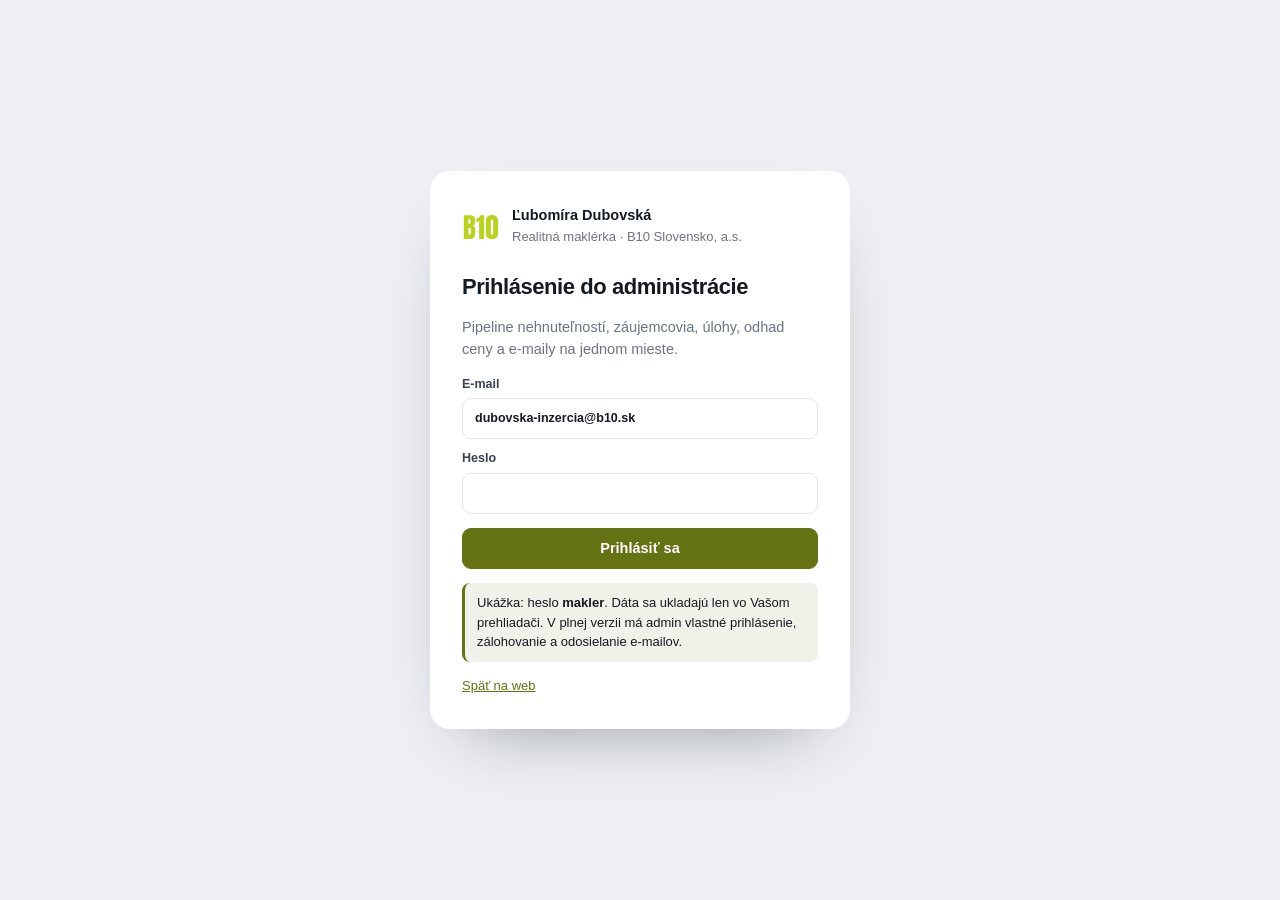
==== lubomira-dubovska/admin/index.html @ ca044af7 "deploy" ====
<!doctype html>
<html lang="sk"><head>
<meta charset="utf-8"><meta name="viewport" content="width=device-width,initial-scale=1">
<title>Admin · Ľubomíra Dubovská</title>
<meta name="robots" content="noindex,nofollow">
<link rel="stylesheet" href="../assets/style.css">
<style>
:root{--display:Manrope,-apple-system,BlinkMacSystemFont,'Segoe UI',sans-serif;--a:#1f8a8a;--ink:#141a22;--soft:#3a4250;--muted:#6b7583;--line:#e3e7ec;--bg:#eef0f4;--card:#fff;--r:14px}
*{box-sizing:border-box}h1,h2,h3{font-family:var(--display);font-weight:800;letter-spacing:-.02em}body{margin:0;font-family:Manrope,-apple-system,BlinkMacSystemFont,'Segoe UI',sans-serif;background:var(--bg);color:var(--ink);font-size:14.5px;line-height:1.5}
a{color:var(--a)}button,input,select,textarea{font:inherit}
.btn{display:inline-flex;align-items:center;gap:8px;border:1px solid var(--line);background:#fff;color:var(--ink);padding:9px 14px;border-radius:9px;cursor:pointer;font-weight:700;text-decoration:none}
.btn:hover{border-color:var(--a);color:var(--a)}.btn--p{background:var(--a);border-color:var(--a);color:#fff}.btn--p:hover{filter:brightness(.92);color:#fff}
.btn--s{padding:6px 10px;font-size:13px}
input,select,textarea{width:100%;padding:10px 12px;border:1px solid var(--line);border-radius:9px;background:#fff;color:var(--ink)}
input:focus,select:focus,textarea:focus{outline:2px solid var(--a);outline-offset:1px}
label{display:grid;gap:5px;font-size:12.5px;font-weight:700;color:var(--soft)}
.hidden{display:none!important}
/* přihlášení */
.login{min-height:100vh;display:grid;place-items:center;padding:20px}
.login__box{background:#fff;border-radius:20px;padding:34px 32px;width:min(420px,100%);box-shadow:0 30px 70px -40px rgba(20,26,34,.5);display:grid;gap:14px}
.login__logo{display:flex;align-items:center;gap:12px;margin-bottom:8px}.login__logo img{height:38px;width:auto;max-width:160px;object-fit:contain}
.login__logo b{display:block}.login__logo span{color:var(--muted);font-size:13px}
.login h1{font-size:22px;margin:0}.login p{margin:0;color:var(--muted)}
.tip{background:color-mix(in srgb,var(--a) 10%,#fff);border-left:3px solid var(--a);padding:10px 12px;border-radius:8px;font-size:13px}
/* aplikace */
.app{display:grid;grid-template-columns:240px minmax(0,1fr);min-height:100vh}
.side{background:#fff;border-right:1px solid var(--line);padding:18px 14px;display:flex;flex-direction:column;gap:6px;position:sticky;top:0;height:100vh}
.side__brand{display:flex;align-items:center;gap:10px;padding:6px 8px 16px;border-bottom:1px solid var(--line);margin-bottom:8px}
.side__brand img{height:34px;width:auto;max-width:120px;object-fit:contain}.side__brand b{font-size:14px;display:block}.side__brand span{font-size:12px;color:var(--muted)}
.side a.nav{display:flex;align-items:center;gap:10px;padding:10px 12px;border-radius:10px;color:var(--soft);text-decoration:none;font-weight:600}
.side a.nav svg{width:18px;height:18px;stroke:currentColor;fill:none;stroke-width:1.8;stroke-linecap:round;stroke-linejoin:round}
.side a.nav.on{background:color-mix(in srgb,var(--a) 12%,#fff);color:var(--a)}
.side__dole{margin-top:auto;display:grid;gap:8px;font-size:12.5px;color:var(--muted)}
.side__osoba{display:flex;align-items:center;gap:10px;padding:8px}.side__osoba img{width:36px;height:36px;border-radius:50%;object-fit:cover;object-position:top}
.main{padding:22px clamp(16px,3vw,36px) 60px}
.hlava{display:flex;align-items:flex-end;justify-content:space-between;gap:16px;flex-wrap:wrap;margin-bottom:20px}
.hlava h1{font-size:24px;margin:0}.hlava p{margin:4px 0 0;color:var(--muted)}
.kpi{display:grid;grid-template-columns:repeat(auto-fit,minmax(190px,1fr));gap:12px;margin-bottom:22px}
.kpi div{background:var(--card);border:1px solid var(--line);border-radius:var(--r);padding:16px 18px}
.kpi b{display:block;font-size:21px;font-weight:800;letter-spacing:-.02em;white-space:nowrap}.kpi span{color:var(--muted);font-size:12.5px;text-transform:uppercase;letter-spacing:.06em}
.karta{background:var(--card);border:1px solid var(--line);border-radius:var(--r);padding:18px}
.karta h2{font-size:16px;margin:0 0 12px}
.dva{display:grid;grid-template-columns:repeat(auto-fit,minmax(320px,1fr));gap:16px}
table{width:100%;border-collapse:collapse}th,td{text-align:left;padding:10px 8px;border-bottom:1px solid var(--line);vertical-align:top}th{font-size:12px;color:var(--muted);text-transform:uppercase;letter-spacing:.05em}
.stitek{display:inline-block;padding:3px 8px;border-radius:999px;font-size:12px;font-weight:700;background:color-mix(in srgb,var(--a) 12%,#fff);color:var(--a)}
/* kanban */
.kanban{display:grid;grid-auto-flow:column;grid-auto-columns:minmax(230px,1fr);gap:12px;overflow-x:auto;padding-bottom:10px;align-items:start}
.sloupec{background:#e6e9ef;border-radius:var(--r);padding:10px;min-height:200px}
.sloupec.over{outline:2px dashed var(--a)}
.sloupec__h{display:flex;justify-content:space-between;align-items:center;padding:4px 6px 10px;font-weight:800;font-size:13px}
.sloupec__h span{background:#fff;border-radius:999px;padding:1px 8px;font-size:12px;color:var(--muted)}
.kk{background:#fff;border-radius:10px;padding:8px;margin-bottom:8px;cursor:grab;box-shadow:0 8px 20px -14px rgba(0,0,0,.4);display:grid;grid-template-columns:56px 1fr;gap:10px;align-items:center}
.kk img{width:56px;height:44px;object-fit:cover;border-radius:6px;background:var(--bg)}
.kk b{display:block;font-size:13px;line-height:1.25}.kk span{font-size:12px;color:var(--muted)}.kk em{font-style:normal;color:var(--a);font-weight:700;font-size:12.5px}
.kk.dragging{opacity:.4}
img.is-broken{visibility:hidden}.kk .bez-fotky,.bez-fotky{background:var(--bg) center/28px no-repeat url("data:image/svg+xml,%3Csvg xmlns='http://www.w3.org/2000/svg' viewBox='0 0 24 24' fill='none' stroke='%239aa3ad' stroke-width='1.6'%3E%3Cpath d='M3 11l9-8 9 8v9a1 1 0 0 1-1 1H4a1 1 0 0 1-1-1z'/%3E%3C/svg%3E")}
/* panel detailu */
.panel{position:fixed;inset:0 0 0 auto;width:min(480px,100%);background:#fff;box-shadow:-20px 0 60px -30px rgba(0,0,0,.4);padding:22px;overflow:auto;z-index:20;display:grid;gap:14px;align-content:start}
.panel img.foto{width:100%;aspect-ratio:16/9;object-fit:cover;border-radius:10px;background:var(--bg)}
.panel h2{margin:0;font-size:18px}.panel .zavrit{position:absolute;right:14px;top:12px;border:0;background:var(--bg);width:34px;height:34px;border-radius:50%;cursor:pointer;font-size:18px}
.pozn{display:grid;gap:8px}.pozn div{background:var(--bg);border-radius:8px;padding:8px 10px;font-size:13px}.pozn small{color:var(--muted);display:block}
.zatemneni{position:fixed;inset:0;background:rgba(20,26,34,.35);z-index:19}
/* odhad */
.odhad{display:grid;grid-template-columns:repeat(auto-fit,minmax(150px,1fr));gap:12px}
.vysledek{background:linear-gradient(160deg,color-mix(in srgb,var(--a) 14%,#fff),#fff);border:1px solid color-mix(in srgb,var(--a) 30%,#fff)}
.vysledek b.cena{display:block;font-size:30px;font-weight:800;letter-spacing:-.02em}
.rozpeti{display:flex;justify-content:space-between;font-size:13px;color:var(--muted);margin-top:6px}
.pruh{height:8px;border-radius:999px;background:linear-gradient(90deg,#d9e6ea,var(--a),#d9e6ea);margin-top:10px;position:relative}
.pruh i{position:absolute;top:-4px;width:16px;height:16px;border-radius:50%;background:#fff;border:3px solid var(--a);transform:translateX(-50%)}
.toast{position:fixed;left:50%;bottom:22px;transform:translateX(-50%);background:var(--ink);color:#fff;padding:10px 16px;border-radius:999px;font-size:13px;z-index:30;opacity:0;transition:opacity .3s}
.toast.on{opacity:1}
.ukol{display:flex;gap:10px;align-items:flex-start;padding:10px 0;border-bottom:1px solid var(--line)}.ukol input[type=checkbox]{width:18px;height:18px;margin-top:2px}
.ukol.hotovo b{text-decoration:line-through;color:var(--muted)}.ukol small{color:var(--muted);display:block}
.ukol.pozde small{color:#c0392b;font-weight:700}
.burger{display:none}
@media(max-width:820px){.app{grid-template-columns:1fr}.side{position:static;height:auto;flex-direction:row;flex-wrap:wrap;align-items:center}
  .side__brand{border:0;padding:6px 8px;margin:0;flex:1 1 100%}.side a.nav{padding:8px 10px;font-size:13px}.side__dole{display:none}.kanban{grid-auto-columns:minmax(220px,260px)}}
</style>
</head><body>
<script id="mk-data" type="application/json">{"slug": "lubomira-dubovska", "jmeno": "Ľubomíra Dubovská", "role": "Realitná maklérka", "email": "dubovska-inzercia@b10.sk", "telefon": "+421949833900", "wa": "", "kancelar": "B10 Slovensko, a.s.", "logo": "../assets/logo.png", "foto": "../assets/osoba.webp", "accent": "#657214", "nemovitosti": [{"id": "1017934", "slug": "pozemok-na-predaj-krasnany-1017934", "titul": "Pozemok na predaj Krasňany", "typ": "pozemek", "tr": "prodej", "cena": 47000, "plocha": 381.0, "dispozice": null, "obec": "Krasňany", "okres": "Žilina", "kraj": "Žilinský kraj", "foto": "../assets/n/1017934/03_m.webp", "foto_velka": "../assets/n/1017934/03.webp", "portal": "https://www.zoznamrealit.sk/pozemok-na-predaj-krasnany-1017934", "vlozeno": "2026-09-28"}, {"id": "1058801", "slug": "slnecna-zahrada-v-obci-radola-na-predaj-1058801", "titul": "Slnečná záhrada v obci Radoľa na predaj", "typ": "pozemek", "tr": "prodej", "cena": 32000, "plocha": 800.0, "dispozice": null, "obec": "Radoľa", "okres": "Kysucké Nové Mesto", "kraj": "Žilinský kraj", "foto": "../assets/n/1058801/00_m.webp", "foto_velka": "../assets/n/1058801/00.webp", "portal": "https://www.zoznamrealit.sk/slnecna-zahrada-v-obci-radola-na-predaj-1058801", "vlozeno": "2026-10-09"}]}</script>

<div id="login" class="login"><div class="login__box">
  <div class="login__logo"><img src="../assets/logo.png" alt="B10 Slovensko, a.s."><div><b>Ľubomíra Dubovská</b><span>Realitná maklérka · B10 Slovensko, a.s.</span></div></div>
  <h1>Prihlásenie do administrácie</h1>
  <p>Pipeline nehnuteľností, záujemcovia, úlohy, odhad ceny a e-maily na jednom mieste.</p>
  <form>
    <label>E-mail<input type="email" value="dubovska-inzercia@b10.sk" autocomplete="username"></label>
    <label style="margin-top:10px">Heslo<input type="password" id="heslo" autocomplete="current-password" required></label>
    <p id="login-chyba" class="hidden" style="color:#c0392b;font-size:13px">Nesprávne heslo.</p>
    <button class="btn btn--p" type="submit" style="margin-top:14px;width:100%;justify-content:center">Prihlásiť sa</button>
  </form>
  <div class="tip">Ukážka: heslo <b>makler</b>. Dáta sa ukladajú len vo Vašom prehliadači. V plnej verzii má admin vlastné prihlásenie, zálohovanie a odosielanie e-mailov.</div>
  <p style="font-size:13px"><a href="../">Späť na web</a></p>
</div></div>

<div id="app" class="app hidden">
<aside class="side">
  <div class="side__brand"><img src="../assets/logo.png" alt="B10 Slovensko, a.s."><div><b>Ľubomíra Dubovská</b><span>Realitná maklérka</span></div></div>
  <a class="nav" href="#prehled"><svg viewBox="0 0 24 24" aria-hidden="true"><rect x="3" y="3" width="8" height="8" rx="1"/><rect x="13" y="3" width="8" height="8" rx="1"/><rect x="3" y="13" width="8" height="8" rx="1"/><rect x="13" y="13" width="8" height="8" rx="1"/></svg>Prehľad</a><a class="nav" href="#pipeline"><svg viewBox="0 0 24 24" aria-hidden="true"><rect x="3" y="4" width="5" height="16" rx="1"/><rect x="10" y="4" width="5" height="10" rx="1"/><rect x="17" y="4" width="5" height="13" rx="1"/></svg>Pipeline</a><a class="nav" href="#zajemci"><svg viewBox="0 0 24 24" aria-hidden="true"><circle cx="9" cy="8" r="4"/><path d="M2 21c0-4 3-7 7-7s7 3 7 7"/><path d="M17 4a4 4 0 0 1 0 8M22 21c0-3-1.5-5.5-4-6.5"/></svg>Záujemcovia</a><a class="nav" href="#ukoly"><svg viewBox="0 0 24 24" aria-hidden="true"><path d="M9 6h11M9 12h11M9 18h11"/><path d="m3 6 1.5 1.5L7 5M3 12l1.5 1.5L7 11M3 18l1.5 1.5L7 17"/></svg>Úlohy</a><a class="nav" href="#odhad"><svg viewBox="0 0 24 24" aria-hidden="true"><path d="M4 19h16M6 15l4-5 4 3 4-6"/></svg>Odhad ceny</a><a class="nav" href="#emaily"><svg viewBox="0 0 24 24" aria-hidden="true"><rect x="3" y="5" width="18" height="14" rx="2"/><path d="m3 7 9 6 9-6"/></svg>E-maily</a><a class="nav" href="#nastaveni"><svg viewBox="0 0 24 24" aria-hidden="true"><circle cx="12" cy="12" r="3"/><path d="M19.4 15a1.7 1.7 0 0 0 .3 1.8l.1.1a2 2 0 1 1-2.8 2.8l-.1-.1a1.7 1.7 0 0 0-1.8-.3 1.7 1.7 0 0 0-1 1.5V21a2 2 0 1 1-4 0v-.1a1.7 1.7 0 0 0-1.1-1.5 1.7 1.7 0 0 0-1.8.3l-.1.1a2 2 0 1 1-2.8-2.8l.1-.1a1.7 1.7 0 0 0 .3-1.8 1.7 1.7 0 0 0-1.5-1H3a2 2 0 1 1 0-4h.1a1.7 1.7 0 0 0 1.5-1.1 1.7 1.7 0 0 0-.3-1.8l-.1-.1a2 2 0 1 1 2.8-2.8l.1.1a1.7 1.7 0 0 0 1.8.3H9a1.7 1.7 0 0 0 1-1.5V3a2 2 0 1 1 4 0v.1a1.7 1.7 0 0 0 1 1.5 1.7 1.7 0 0 0 1.8-.3l.1-.1a2 2 0 1 1 2.8 2.8l-.1.1a1.7 1.7 0 0 0-.3 1.8V9a1.7 1.7 0 0 0 1.5 1H21a2 2 0 1 1 0 4h-.1a1.7 1.7 0 0 0-1.5 1z"/></svg>Nastavenia</a>
  <div class="side__dole"><div class="side__osoba"><img src="../assets/osoba.webp" alt=""><div><b>Ľubomíra Dubovská</b><br>dubovska-inzercia@b10.sk</div></div>
    <a class="btn btn--s" href="../" target="_blank">Zobraziť web</a><button class="btn btn--s" id="odhlasit">Odhlásiť</button></div>
</aside>
<main class="main">
  <section class="sekce" id="s-prehled">
    <div class="hlava"><div><h1>Prehľad</h1><p>Čo sa deje vo Vašej ponuke.</p></div></div>
    <div class="kpi" id="kpi"></div>
    <div class="dva"><div class="karta"><h2>Pipeline podľa fáz</h2><table id="prehled-faze"></table></div>
      <div class="karta"><h2>Úlohy na tento týždeň</h2><div id="prehled-ukoly"></div></div></div>
  </section>
  <section class="sekce hidden" id="s-pipeline">
    <div class="hlava"><div><h1>Pipeline nehnuteľností</h1><p>Presuňte kartu do inej fázy, kliknutím otvoríte detail.</p></div></div>
    <div class="kanban" id="kanban"></div>
  </section>
  <section class="sekce hidden" id="s-zajemci">
    <div class="hlava"><div><h1>Záujemcovia</h1><p>Kto hľadá čo a v akej fáze rokovania je.</p></div></div>
    <div class="karta" style="margin-bottom:16px"><h2>Nový záujemca</h2><form id="z-form" class="odhad">
      <label>Meno<input name="jmeno" required></label><label>Telefón<input name="telefon"></label><label>E-mail<input name="email" type="email"></label>
      <label>Hľadá<input name="hleda" placeholder="2-izbový byt, Bratislava"></label><label>Rozpočet (€)<input name="rozpocet" type="number" min="0"></label>
      <label>Nehnuteľnosť<select name="nem" id="z-nem"></select></label><label>Poznámka<input name="pozn"></label>
      <label>&nbsp;<button class="btn btn--p" type="submit">Pridať záujemcu</button></label></form></div>
    <div class="karta" style="overflow:auto"><table><thead><tr><th>Záujemca</th><th>Hľadá</th><th>Nehnuteľnosť</th><th>Stav</th><th>Poznámka</th><th></th></tr></thead><tbody id="zajemci-tab"></tbody></table></div>
  </section>
  <section class="sekce hidden" id="s-ukoly">
    <div class="hlava"><div><h1>Úlohy a pripomienky</h1><p>Obhliadky, telefonáty, podklady. Čo je po termíne, svieti červeno.</p></div></div>
    <div class="karta" style="margin-bottom:16px"><form id="u-form" class="odhad"><label>Čo<input name="text" required placeholder="Zavolať späť pánovi Novákovi"></label>
      <label>Kedy<input name="datum" id="u-datum" type="date" required></label><label>Nehnuteľnosť<select name="nem" id="u-nem"></select></label>
      <label>&nbsp;<button class="btn btn--p" type="submit">Pridať úlohu</button></label></form></div>
    <div class="karta" id="ukoly-list"></div>
  </section>
  <section class="sekce hidden" id="s-odhad">
    <div class="hlava"><div><h1>Odhad ceny</h1><p>Vložte odkaz na inzerát (ZoznamRealit.sk, Nehnuteľnosti.sk, Reality.sk), alebo vyplňte údaje ručne.</p></div></div>
    <div class="karta" style="margin-bottom:16px"><div style="display:flex;gap:8px;flex-wrap:wrap"><input id="o-url" placeholder="https://www.nehnutelnosti.sk/detail/…" style="flex:1 1 320px"><button class="btn btn--p" id="o-url-btn" type="button">Načítať z odkazu</button></div></div>
    <div class="dva"><form class="karta" id="o-form"><h2>Údaje o nehnuteľnosti</h2><div class="odhad">
      <label>Typ<select id="o-typ"><option value="byt">byt</option><option value="dům">dom</option><option value="pozemek">pozemok</option><option value="chata">chata</option><option value="komerční">komerčné</option></select></label><label>Ponuka<select id="o-tr"><option value="prodej">predaj</option><option value="pronájem">prenájom</option></select></label>
      <label>Obec<input id="o-obec" list="o-obec-list" placeholder="Bratislava"><datalist id="o-obec-list"></datalist></label><label>Dispozícia<input id="o-disp" placeholder="3+kk"></label>
      <label>Plocha (m²)<input id="o-plocha" type="number" min="1" required></label><label>Ponúkaná cena (€, nepovinné)<input id="o-cena" type="number" min="0"></label></div>
      <button class="btn btn--p" type="submit" style="margin-top:14px">Vypočítať odhad</button></form>
      <div id="o-vysledek"><div class="karta"><p style="margin:0;color:var(--muted)">Odhad vychádza z mediánu ceny za m² v obci, okrese alebo kraji podľa aktuálnych inzerátov na slovenských portáloch. Je orientačný, nenahrádza znalecký posudok.</p></div></div></div>
  </section>
  <section class="sekce hidden" id="s-emaily">
    <div class="hlava"><div><h1>E-maily záujemcom</h1><p>Šablóny, ktoré sa vyplnia menom záujemcu a nehnuteľnosťou. V plnej verzii odchádzajú automaticky (deň pred obhliadkou, po obhliadke, po týždni).</p></div></div>
    <div class="dva"><div class="karta"><div class="odhad"><label>Šablóna<select id="e-sablona"></select></label><label>Nehnuteľnosť<select id="e-nem"></select></label><label>Záujemca<select id="e-zajemce"></select></label></div></div>
      <div class="karta"><label>Komu<input id="e-komu"></label><label style="margin-top:10px">Predmet<input id="e-predmet"></label><label style="margin-top:10px">Text<textarea id="e-telo" rows="12"></textarea></label>
        <div style="display:flex;gap:8px;margin-top:12px"><button class="btn btn--p" id="e-otevrit" type="button">Otvoriť v pošte</button><button class="btn" id="e-kopirovat" type="button">Skopírovať text</button></div></div></div>
  </section>
  <section class="sekce hidden" id="s-nastaveni">
    <div class="hlava"><div><h1>Nastavenia</h1></div></div>
    <form class="karta" id="n-form" style="max-width:420px"><label>Provízia (% z ceny, pre odhad na prehľade)<input id="n-provize" type="number" min="0" max="15" step="0.5"></label>
      <div style="display:flex;gap:8px;margin-top:14px"><button class="btn btn--p" type="submit">Uložiť</button><button class="btn" type="button" id="n-reset">Obnoviť ukážkové dáta</button></div></form>
  </section>
</main>
</div>
<div id="zatemneni" class="zatemneni hidden"></div>
<div id="panel" class="panel hidden"></div>
<div id="toast" class="toast" role="status"></div>
<script>
(function(){
var D=JSON.parse(document.getElementById('mk-data').textContent);
var KEY='mkcrm:'+D.slug, FAZE=['Nábor','Príprava','V inzercii','Obhliadky','Rezervácia','Predané'];
var S=null;
function nacti(){try{S=JSON.parse(localStorage.getItem(KEY)||'null')}catch(e){S=null}
  if(!S){S={faze:{},pozn:{},zajemci:[],ukoly:[],nast:{provize:3,prihlasen:false},seed:true};
    D.nemovitosti.forEach(function(n){S.faze[n.id]='V inzercii'});
    var dnes=new Date();function d(o){var x=new Date(dnes);x.setDate(x.getDate()+o);return x.toISOString().slice(0,10)}
    var n0=D.nemovitosti[0]||{},n1=D.nemovitosti[1]||n0;
    S.zajemci=[{id:'z1',jmeno:'Jana Ukážková (ukážka)',telefon:'+421 900 000 111',email:'jana@example.com',hleda:'3-izbový byt, '+(n0.obec||''),rozpocet:n0.cena||0,nem:n0.id,stav:'Obhliadka',pozn:'Záujem o obhliadku cez víkend.'},
      {id:'z2',jmeno:'Peter Ukážkový (ukážka)',telefon:'+421 900 000 222',email:'peter@example.com',hleda:'dom so záhradou',rozpocet:Math.round((n1.cena||0)*1.1),nem:n1.id,stav:'Nový',pozn:'Prišiel z inzerátu, poslať ďalšie ponuky.'}];
    S.ukoly=[{id:'u1',text:'Obhliadka: '+(n0.titul||'nehnuteľnosť')+' s Janou Ukážkovou',datum:d(1),nem:n0.id,hotovo:false},
      {id:'u2',text:'Zavolať späť Petrovi Ukážkovému',datum:d(0),nem:n1.id,hotovo:false},
      {id:'u3',text:'Pripraviť podklady pre kúpnu zmluvu',datum:d(-2),nem:n0.id,hotovo:true}];
    uloz()}}
function uloz(){localStorage.setItem(KEY,JSON.stringify(S))}
var LBL={prodej:'predaj','pronájem':'prenájom','dražba':'dražba','dům':'dom',pozemek:'pozemok','komerční':'komerčné','ostatní':'ostatné','garáž':'garáž'};
function lbl(v){return esc(LBL[v]||v)}
function Kc(n){return n?Math.round(n).toLocaleString('sk-SK')+' €':'cena na vyžiadanie'}
function esc(s){return String(s==null?'':s).replace(/[&<>"']/g,function(c){return{'&':'&amp;','<':'&lt;','>':'&gt;','"':'&quot;',"'":'&#39;'}[c]})}
function nem(id){return D.nemovitosti.find(function(n){return String(n.id)===String(id)})}
function toast(t){var e=document.getElementById('toast');e.textContent=t;e.classList.add('on');setTimeout(function(){e.classList.remove('on')},2200)}
function $(s,r){return (r||document).querySelector(s)}
function $$(s,r){return [].slice.call((r||document).querySelectorAll(s))}
document.documentElement.style.setProperty('--a',D.accent);
addEventListener('error',function(e){var t=e.target;if(t&&t.tagName==='IMG'){t.classList.add('is-broken');if(t.parentNode)t.parentNode.classList.add('bez-fotky')}},true);

/* ---------- přihlášení ---------- */
function ukazApp(){$('#login').classList.add('hidden');$('#app').classList.remove('hidden');jdi(location.hash.replace('#','')||'prehled')}
$('#login form').addEventListener('submit',function(e){e.preventDefault();
  if($('#heslo').value.trim().toLowerCase()!=='makler'){$('#login-chyba').classList.remove('hidden');return}
  S.nast.prihlasen=true;uloz();ukazApp()});
$('#odhlasit').addEventListener('click',function(){S.nast.prihlasen=false;uloz();location.hash='';location.reload()});

/* ---------- navigace ---------- */
function jdi(sekce){$$('.sekce').forEach(function(s){s.classList.toggle('hidden',s.id!=='s-'+sekce)});
  $$('.side a.nav').forEach(function(a){a.classList.toggle('on',a.getAttribute('href')==='#'+sekce)});
  location.hash=sekce;({prehled:prehled,pipeline:pipeline,zajemci:zajemci,ukoly:ukoly,odhad:odhadInit,emaily:emaily,nastaveni:nastaveni}[sekce]||prehled)()}
$$('.side a.nav').forEach(function(a){a.addEventListener('click',function(e){e.preventDefault();jdi(a.getAttribute('href').slice(1))})});

/* ---------- přehled ---------- */
function prehled(){var hodnota=0,prodano=0;D.nemovitosti.forEach(function(n){if(n.cena&&n.tr==='prodej'){if(S.faze[n.id]==='Predané')prodano+=n.cena;else hodnota+=n.cena}});
  var dnes=new Date().toISOString().slice(0,10),tyden=new Date();tyden.setDate(tyden.getDate()+7);tyden=tyden.toISOString().slice(0,10);
  var uk=S.ukoly.filter(function(u){return !u.hotovo&&u.datum<=tyden});
  $('#kpi').innerHTML='<div><b>'+D.nemovitosti.length+'</b><span>nehnuteľností v ponuke</span></div>'+
    '<div><b>'+Kc(hodnota)+'</b><span>hodnota aktívnej ponuky</span></div>'+
    '<div><b>'+Kc(hodnota*S.nast.provize/100)+'</b><span>odhad provízie ('+S.nast.provize+' %)</span></div>'+
    '<div><b>'+S.zajemci.length+'</b><span>záujemcov</span></div><div><b>'+uk.length+'</b><span>úloh do 7 dní</span></div>';
  var faze={};FAZE.forEach(function(f){faze[f]=0});D.nemovitosti.forEach(function(n){faze[S.faze[n.id]||'V inzercii']++});
  $('#prehled-faze').innerHTML=FAZE.map(function(f){return '<tr><td>'+f+'</td><td><b>'+faze[f]+'</b></td></tr>'}).join('');
  $('#prehled-ukoly').innerHTML=uk.length?uk.sort(function(a,b){return a.datum<b.datum?-1:1}).map(function(u){var n=nem(u.nem);
    return '<div class="ukol'+(u.datum<dnes?' pozde':'')+'"><div><b>'+esc(u.text)+'</b><small>'+u.datum+(n?' · '+esc(n.titul):'')+'</small></div></div>'}).join(''):'<p>Žiadne úlohy. Pridajte prvú v sekcii Úlohy.</p>'}

/* ---------- pipeline ---------- */
var otevreno=null;
function pipeline(){var k=$('#kanban');k.innerHTML=FAZE.map(function(f){var karty=D.nemovitosti.filter(function(n){return (S.faze[n.id]||'V inzercii')===f});
  return '<div class="sloupec" data-faze="'+f+'"><div class="sloupec__h">'+f+'<span>'+karty.length+'</span></div>'+karty.map(function(n){
    return '<div class="kk" draggable="true" data-id="'+esc(n.id)+'"><img src="'+esc(n.foto||'')+'" alt="" loading="lazy"><div><b>'+esc(n.titul)+'</b><span>'+esc(n.obec)+'</span><br><em>'+Kc(n.cena)+'</em></div></div>'}).join('')+'</div>'}).join('');
  $$('.kk',k).forEach(function(c){c.addEventListener('dragstart',function(e){e.dataTransfer.setData('text',c.dataset.id);c.classList.add('dragging')});
    c.addEventListener('dragend',function(){c.classList.remove('dragging')});c.addEventListener('click',function(){otevri(c.dataset.id)})});
  $$('.sloupec',k).forEach(function(s){s.addEventListener('dragover',function(e){e.preventDefault();s.classList.add('over')});s.addEventListener('dragleave',function(){s.classList.remove('over')});
    s.addEventListener('drop',function(e){e.preventDefault();s.classList.remove('over');var id=e.dataTransfer.getData('text');S.faze[id]=s.dataset.faze;uloz();pipeline();toast('Presunuté do „'+s.dataset.faze+'“')})})}
function otevri(id){var n=nem(id);if(!n)return;otevreno=id;var p=$('#panel');p.classList.remove('hidden');$('#zatemneni').classList.remove('hidden');
  var z=S.zajemci.filter(function(x){return String(x.nem)===String(id)});
  p.innerHTML='<button class="zavrit" aria-label="Zavrieť">×</button><img class="foto" src="'+esc(n.foto_velka||n.foto||'')+'" alt=""><h2>'+esc(n.titul)+'</h2>'+
    '<div><span class="stitek">'+lbl(n.tr)+' · '+lbl(n.typ)+'</span> &nbsp; <b>'+Kc(n.cena)+'</b>'+(n.plocha?' · '+n.plocha+' m²':'')+(n.cena&&n.plocha?' · '+Kc(n.cena/n.plocha)+'/m²':'')+'</div>'+
    '<div style="color:var(--muted)">'+esc([n.obec,n.okres,n.kraj].filter(Boolean).join(', '))+(n.vlozeno?' · v ponuke od '+n.vlozeno:'')+'</div>'+
    '<div style="display:flex;gap:8px;flex-wrap:wrap"><a class="btn btn--s" href="../'+esc(n.slug)+'/" target="_blank">Stránka na webe</a>'+(n.portal?'<a class="btn btn--s" href="'+esc(n.portal)+'" target="_blank" rel="noopener">Inzerát na portáli</a>':'')+'</div>'+
    '<label>Fáza<select id="p-faze">'+FAZE.map(function(f){return '<option'+((S.faze[id]||'V inzercii')===f?' selected':'')+'>'+f+'</option>'}).join('')+'</select></label>'+
    '<div class="karta"><h2>Záujemcovia ('+z.length+')</h2>'+(z.length?z.map(function(x){return '<div>'+esc(x.jmeno)+' · <span class="stitek">'+esc(x.stav)+'</span> · '+esc(x.telefon)+'</div>'}).join(''):'<p style="margin:0;color:var(--muted)">Zatiaľ žiadny. Pridajte v sekcii Záujemcovia.</p>')+'</div>'+
    '<div class="karta"><h2>Poznámky</h2><div class="pozn" id="p-pozn"></div><div style="display:flex;gap:8px;margin-top:10px"><input id="p-nova" placeholder="Napr. obhliadka prebehla, záujemca chce zľavu"><button class="btn btn--p" id="p-pridat">Pridať</button></div></div>'+
    '<div class="karta"><h2>Rýchle akcie</h2><div style="display:flex;gap:8px;flex-wrap:wrap"><button class="btn btn--s" data-akce="prohlidka">+ Úloha: obhliadka zajtra</button><button class="btn btn--s" data-akce="email">Napísať záujemcom</button><button class="btn btn--s" data-akce="odhad">Porovnať s cenami v okolí</button></div></div>';
  vykresliPozn();
  $('.zavrit',p).addEventListener('click',zavri);$('#p-faze').addEventListener('change',function(){S.faze[id]=this.value;uloz();pipeline();toast('Fáza zmenená')});
  $('#p-pridat').addEventListener('click',function(){var t=$('#p-nova').value.trim();if(!t)return;(S.pozn[id]=S.pozn[id]||[]).unshift({t:new Date().toISOString().slice(0,16).replace('T',' '),txt:t});uloz();$('#p-nova').value='';vykresliPozn()});
  $$('[data-akce]',p).forEach(function(b){b.addEventListener('click',function(){var a=b.dataset.akce;
    if(a==='prohlidka'){var d=new Date();d.setDate(d.getDate()+1);S.ukoly.unshift({id:'u'+Date.now(),text:'Obhliadka: '+n.titul,datum:d.toISOString().slice(0,10),nem:id,hotovo:false});uloz();toast('Úloha pridaná');}
    if(a==='email'){zavri();jdi('emaily');$('#e-nem').value=id;$('#e-sablona').value='nova';sestavEmail()}
    if(a==='odhad'){zavri();jdi('odhad');$('#o-typ').value=n.typ;$('#o-tr').value=n.tr;$('#o-obec').value=n.obec||'';$('#o-plocha').value=n.plocha||'';$('#o-cena').value=n.cena||'';spocitej()}})})}
function vykresliPozn(){var l=S.pozn[otevreno]||[];$('#p-pozn').innerHTML=l.length?l.map(function(p){return '<div>'+esc(p.txt)+'<small>'+p.t+'</small></div>'}).join(''):'<p style="margin:0;color:var(--muted)">Zatiaľ bez poznámok.</p>'}
function zavri(){$('#panel').classList.add('hidden');$('#zatemneni').classList.add('hidden');otevreno=null}
$('#zatemneni').addEventListener('click',zavri);

/* ---------- zájemci ---------- */
var STAVY=['Nový','Kontaktovaný','Obhliadka','Ponuka','Uzavreté','Nezáujem'];
function zajemci(){var t=$('#zajemci-tab');t.innerHTML=S.zajemci.map(function(z){var n=nem(z.nem);
  return '<tr><td><b>'+esc(z.jmeno)+'</b><br><small>'+esc(z.telefon)+' · '+esc(z.email)+'</small></td><td>'+esc(z.hleda)+'<br><small>rozpočet '+Kc(z.rozpocet)+'</small></td><td>'+(n?esc(n.titul):'-')+'</td>'+
    '<td><select data-z="'+z.id+'">'+STAVY.map(function(s){return '<option'+(s===z.stav?' selected':'')+'>'+s+'</option>'}).join('')+'</select></td><td>'+esc(z.pozn)+'</td><td><button class="btn btn--s" data-smaz="'+z.id+'">×</button></td></tr>'}).join('')||'<tr><td colspan="6">Zatiaľ žiadny záujemca.</td></tr>';
  $$('select[data-z]',t).forEach(function(s){s.addEventListener('change',function(){var z=S.zajemci.find(function(x){return x.id===s.dataset.z});z.stav=s.value;uloz();toast('Stav uložený')})});
  $$('[data-smaz]',t).forEach(function(b){b.addEventListener('click',function(){S.zajemci=S.zajemci.filter(function(x){return x.id!==b.dataset.smaz});uloz();zajemci()})});
  $('#z-nem').innerHTML='<option value="">bez nehnuteľnosti</option>'+D.nemovitosti.map(function(n){return '<option value="'+esc(n.id)+'">'+esc(n.titul)+' · '+esc(n.obec)+'</option>'}).join('')}
$('#z-form').addEventListener('submit',function(e){e.preventDefault();var f=e.target;
  S.zajemci.unshift({id:'z'+Date.now(),jmeno:f.jmeno.value,telefon:f.telefon.value,email:f.email.value,hleda:f.hleda.value,rozpocet:+f.rozpocet.value||0,nem:f.nem.value,stav:'Nový',pozn:f.pozn.value});
  uloz();f.reset();zajemci();toast('Záujemca pridaný')});

/* ---------- úkoly ---------- */
function ukoly(){var dnes=new Date().toISOString().slice(0,10);var l=S.ukoly.slice().sort(function(a,b){return (a.hotovo-b.hotovo)||(a.datum<b.datum?-1:1)});
  $('#ukoly-list').innerHTML=l.map(function(u){var n=nem(u.nem);return '<div class="ukol'+(u.hotovo?' hotovo':'')+(!u.hotovo&&u.datum<dnes?' pozde':'')+'"><input type="checkbox" data-u="'+u.id+'"'+(u.hotovo?' checked':'')+'><div><b>'+esc(u.text)+'</b><small>'+u.datum+(n?' · '+esc(n.titul):'')+'</small></div></div>'}).join('')||'<p>Žiadne úlohy.</p>';
  $$('input[data-u]').forEach(function(c){c.addEventListener('change',function(){var u=S.ukoly.find(function(x){return x.id===c.dataset.u});u.hotovo=c.checked;uloz();ukoly()})});
  $('#u-nem').innerHTML='<option value="">bez nehnuteľnosti</option>'+D.nemovitosti.map(function(n){return '<option value="'+esc(n.id)+'">'+esc(n.titul)+'</option>'}).join('');
  if(!$('#u-datum').value)$('#u-datum').value=dnes}
$('#u-form').addEventListener('submit',function(e){e.preventDefault();var f=e.target;S.ukoly.unshift({id:'u'+Date.now(),text:f.text.value,datum:f.datum.value,nem:f.nem.value,hotovo:false});uloz();f.text.value='';ukoly();toast('Úloha pridaná')});

/* ---------- odhad ceny ---------- */
var CENY=null;
function slug(s){return String(s||'').toLowerCase().normalize('NFD').replace(/[̀-ͯ]/g,'').replace(/[^a-z0-9]+/g,'-').replace(/^-|-$/g,'')}
function odhadInit(){if(CENY)return;fetch('../assets/ceny.json').then(function(r){return r.json()}).then(function(j){CENY=j;var o=$('#o-obec-list');o.innerHTML=j.filter(function(r){return r.u==='obec'}).map(function(r){return r.k}).filter(function(v,i,a){return a.indexOf(v)===i}).sort().map(function(k){return '<option value="'+esc(k)+'">'}).join('')}).catch(function(){$('#o-vysledek').innerHTML='<p>Cenové dáta sa nepodarilo načítať (v náhľade zo súboru nie sú dostupné, na webe áno).</p>'})}
function zUrl(){var u=$('#o-url').value.trim();if(!u)return;var m;
  if((m=u.match(/sreality\.cz\/detail\/(prodej|pronajem)\/(byt|dum|pozemek|komercni|ostatni)\/([^\/]+)\/([^\/]+)\//))){
    $('#o-tr').value=m[1]==='pronajem'?'pronájem':'prodej';$('#o-typ').value={byt:'byt',dum:'dům',pozemek:'pozemek',komercni:'komerční',ostatni:'ostatní'}[m[2]];
    if(/^\d\+(kk|1)$/.test(m[3]))$('#o-disp').value=m[3];najdiObec(m[4])}
  else if((m=u.match(/realitymix\.cz\/detail\/([^\/]+)\/([^\/]+)-\d+\.html/))){var s=m[2];
    $('#o-tr').value=/pronajem/.test(s)?'pronájem':'prodej';$('#o-typ').value=/pozemk/.test(s)?'pozemek':/dom|vil|chat|chalup/.test(s)?'dům':/byt/.test(s)?'byt':/komer|kancel/.test(s)?'komerční':'byt';
    var d=s.match(/(\d)-?(kk|1)(?:-|$)/);if(d)$('#o-disp').value=d[1]+'+'+d[2];var p=s.match(/(\d+)-m2/);if(p)$('#o-plocha').value=p[1];najdiObec(m[1])}
  else if((m=u.match(/bezrealitky\.cz\/.*?(prodej|pronajem)-(bytu|domu|pozemku)[^\/]*?-(.+?)(?:\?|$)/))){$('#o-tr').value=m[1]==='pronajem'?'pronájem':'prodej';$('#o-typ').value={bytu:'byt',domu:'dům',pozemku:'pozemek'}[m[2]];najdiObec(m[3])}
  else{toast('Adresu neviem prečítať, vyplňte polia ručne');return}
  toast('Údaje z inzerátu predvyplnené, skontrolujte plochu');spocitej()}
function najdiObec(seo){if(!CENY)return;var s=slug(seo),best='';CENY.forEach(function(r){if(r.u!=='obec')return;var k=slug(r.k);if(s.indexOf(k)===0&&k.length>best.length)best=r.k});if(best)$('#o-obec').value=best}
function spocitej(){if(!CENY){$('#o-vysledek').innerHTML='<p>Načítavam cenové dáta…</p>';return}
  var typ=$('#o-typ').value,tr=$('#o-tr').value,ob=$('#o-obec').value.trim(),pl=+$('#o-plocha').value,cena=+$('#o-cena').value;
  if(!pl){$('#o-vysledek').innerHTML='<p>Zadajte plochu v m².</p>';return}
  var obR=CENY.find(function(r){return r.u==='obec'&&r.t===typ&&r.r===tr&&slug(r.k)===slug(ob)});
  var okres=obR&&obR.ok,kraj=obR&&obR.kr;
  if(!obR){var any=CENY.find(function(r){return r.u==='obec'&&slug(r.k)===slug(ob)&&r.ok});if(any){okres=any.ok;kraj=any.kr}}
  var kand=[[obR,'obec '+ob],[CENY.find(function(r){return r.u==='okres'&&r.k===okres&&r.t===typ&&r.r===tr}),'okres '+okres],
    [CENY.find(function(r){return r.u==='kraj'&&r.k===kraj&&r.t===typ&&r.r===tr}),kraj],[CENY.find(function(r){return r.u==='cr'&&r.t===typ&&r.r===tr}),'celá SR']];
  var pouz=null;for(var i=0;i<kand.length;i++){if(kand[i][0]&&kand[i][0].n>=8){pouz=kand[i];break}}
  if(!pouz){for(i=0;i<kand.length;i++){if(kand[i][0]){pouz=kand[i];break}}}
  if(!pouz){$('#o-vysledek').innerHTML='<p>Pre túto kombináciu nemám dáta.</p>';return}
  var r=pouz[0],med=r.med*pl,q1=r.q1*pl,q3=r.q3*pl,jm=(tr==='pronájem'?' / mesiac':'');
  var moje=D.nemovitosti.filter(function(n){return n.typ===typ&&n.tr===tr&&n.cena&&n.plocha});var mojeM2=moje.length?moje.reduce(function(a,n){return a+n.cena/n.plocha},0)/moje.length:0;
  var poz=cena?Math.max(0,Math.min(100,(cena-q1)/(q3-q1)*100)):50;
  $('#o-vysledek').innerHTML='<div class="karta vysledek"><span style="color:var(--muted)">Orientačná trhová cena</span><b class="cena">'+Kc(med)+jm+'</b>'+
    '<div class="rozpeti"><span>spodná štvrtina '+Kc(q1)+'</span><span>horná štvrtina '+Kc(q3)+'</span></div><div class="pruh"><i style="left:'+poz+'%"></i></div>'+
    (cena?'<p><b>Zadaná cena '+Kc(cena)+'</b> je '+(cena<q1?'pod spodnou štvrtinou (rýchly predaj, možno podcenené)':cena>q3?'nad hornou štvrtinou (dlhší predaj, priestor na zľavu)':'v obvyklom rozpätí')+'.</p>':'')+
    '<p style="color:var(--muted);font-size:13px;margin:8px 0 0">Medián '+Kc(r.med)+'/m², '+r.n+' inzerátov, úroveň: '+esc(pouz[1])+'. Zdroj: aktuálna inzercia (ZoznamRealit.sk, Nehnuteľnosti.sk, Reality.sk). Nie je to znalecký posudok.</p>'+
    (mojeM2?'<p style="font-size:13px;margin:6px 0 0">Vaša ponuka rovnakého typu: priemer '+Kc(mojeM2)+'/m² ('+moje.length+' nehnuteľností).</p>':'')+'</div>'}
$('#o-url-btn').addEventListener('click',zUrl);$('#o-url').addEventListener('keydown',function(e){if(e.key==='Enter'){e.preventDefault();zUrl()}});
$('#o-form').addEventListener('submit',function(e){e.preventDefault();spocitej()});

/* ---------- e-maily ---------- */
var SABLONY={potvrzeni:{n:'Potvrdenie obhliadky',p:'Potvrdenie obhliadky: {titul}',t:'Dobrý deň, {zajemce},\n\npotvrdzujem našu obhliadku nehnuteľnosti {titul} ({obec}) v termíne {datum}. Stretneme sa priamo pred domom.\n\nAk by sa čokoľvek zmenilo, dajte mi prosím vedieť, najrýchlejšie cez WhatsApp.\n\nTeším sa na Vás,\n{makler}\n{telefon}'},
  podekovani:{n:'Poďakovanie po obhliadke',p:'Ďakujem za obhliadku: {titul}',t:'Dobrý deň, {zajemce},\n\nďakujem za dnešnú obhliadku nehnuteľnosti {titul}. Ak máte akékoľvek otázky k technickému stavu, financovaniu alebo termínu odovzdania, rád ich zodpoviem.\n\nAk by Vás nehnuteľnosť zaujala, dajte mi prosím vedieť do konca týždňa, záujemcov je viac.\n\nS pozdravom\n{makler}\n{telefon}'},
  nova:{n:'Nová ponuka pre záujemcu',p:'Nová ponuka: {titul}',t:'Dobrý deň, {zajemce},\n\nmám pre Vás novú ponuku, ktorá zodpovedá tomu, čo hľadáte: {titul}, {obec}, {cena}.\n\nPodrobnosti a fotografie: {odkaz}\n\nAk Vás zaujme, dohodneme obhliadku hneď tento týždeň.\n\nS pozdravom\n{makler}\n{telefon}'},
  followup:{n:'Pripomenutie po týždni',p:'Ešte k nehnuteľnosti {titul}',t:'Dobrý deň, {zajemce},\n\npred týždňom sme spolu hovorili o nehnuteľnosti {titul}. Chcem sa len spýtať, či je pre Vás stále aktuálna, prípadne či mám poslať iné ponuky v lokalite {obec}.\n\nS pozdravom\n{makler}\n{telefon}'},
  doporuceni:{n:'Prosba o odporúčanie po predaji',p:'Ďakujem za spoluprácu',t:'Dobrý deň, {zajemce},\n\nďakujem za dôveru pri predaji nehnuteľnosti {titul}. Ak ste boli spokojní, budem vďačný za krátke hodnotenie alebo odporúčanie známym, ktorí riešia predaj či kúpu.\n\nSo želaním všetkého dobrého\n{makler}\n{telefon}'}};
function emaily(){$('#e-sablona').innerHTML=Object.keys(SABLONY).map(function(k){return '<option value="'+k+'">'+SABLONY[k].n+'</option>'}).join('');
  $('#e-nem').innerHTML=D.nemovitosti.map(function(n){return '<option value="'+esc(n.id)+'">'+esc(n.titul)+' · '+esc(n.obec)+'</option>'}).join('');
  $('#e-zajemce').innerHTML=S.zajemci.map(function(z){return '<option value="'+z.id+'">'+esc(z.jmeno)+'</option>'}).join('')||'<option value="">(pridajte záujemcu)</option>';sestavEmail()}
function sestavEmail(){var s=SABLONY[$('#e-sablona').value]||SABLONY.nova,n=nem($('#e-nem').value)||{},z=S.zajemci.find(function(x){return x.id===$('#e-zajemce').value})||{jmeno:'',email:''};
  var d=new Date();d.setDate(d.getDate()+1);var odkaz=location.href.replace(/admin\/.*$/,'')+(n.slug||'')+'/';
  var map={zajemce:z.jmeno.replace(/ \(ukážka\)/,'')||'',titul:n.titul||'',obec:n.obec||'',cena:Kc(n.cena),datum:d.toLocaleDateString('sk-SK')+' o 17:00',makler:D.jmeno,telefon:D.telefon,odkaz:odkaz};
  function f(t){return t.replace(/\{(\w+)\}/g,function(_,k){return map[k]||''})}
  $('#e-predmet').value=f(s.p);$('#e-telo').value=f(s.t);$('#e-komu').value=z.email||''}
$$('#e-sablona,#e-nem,#e-zajemce').forEach(function(el){el.addEventListener('change',sestavEmail)});
$('#e-kopirovat').addEventListener('click',function(){navigator.clipboard&&navigator.clipboard.writeText($('#e-telo').value).then(function(){toast('Skopírované')})});
$('#e-otevrit').addEventListener('click',function(){location.href='mailto:'+encodeURIComponent($('#e-komu').value)+'?subject='+encodeURIComponent($('#e-predmet').value)+'&body='+encodeURIComponent($('#e-telo').value)});

/* ---------- nastavení ---------- */
function nastaveni(){$('#n-provize').value=S.nast.provize}
$('#n-form').addEventListener('submit',function(e){e.preventDefault();S.nast.provize=+$('#n-provize').value||3;uloz();toast('Uložené')});
$('#n-reset').addEventListener('click',function(){localStorage.removeItem(KEY);location.reload()});

nacti();if(S.nast.prihlasen)ukazApp();
})();
</script>
</body></html>
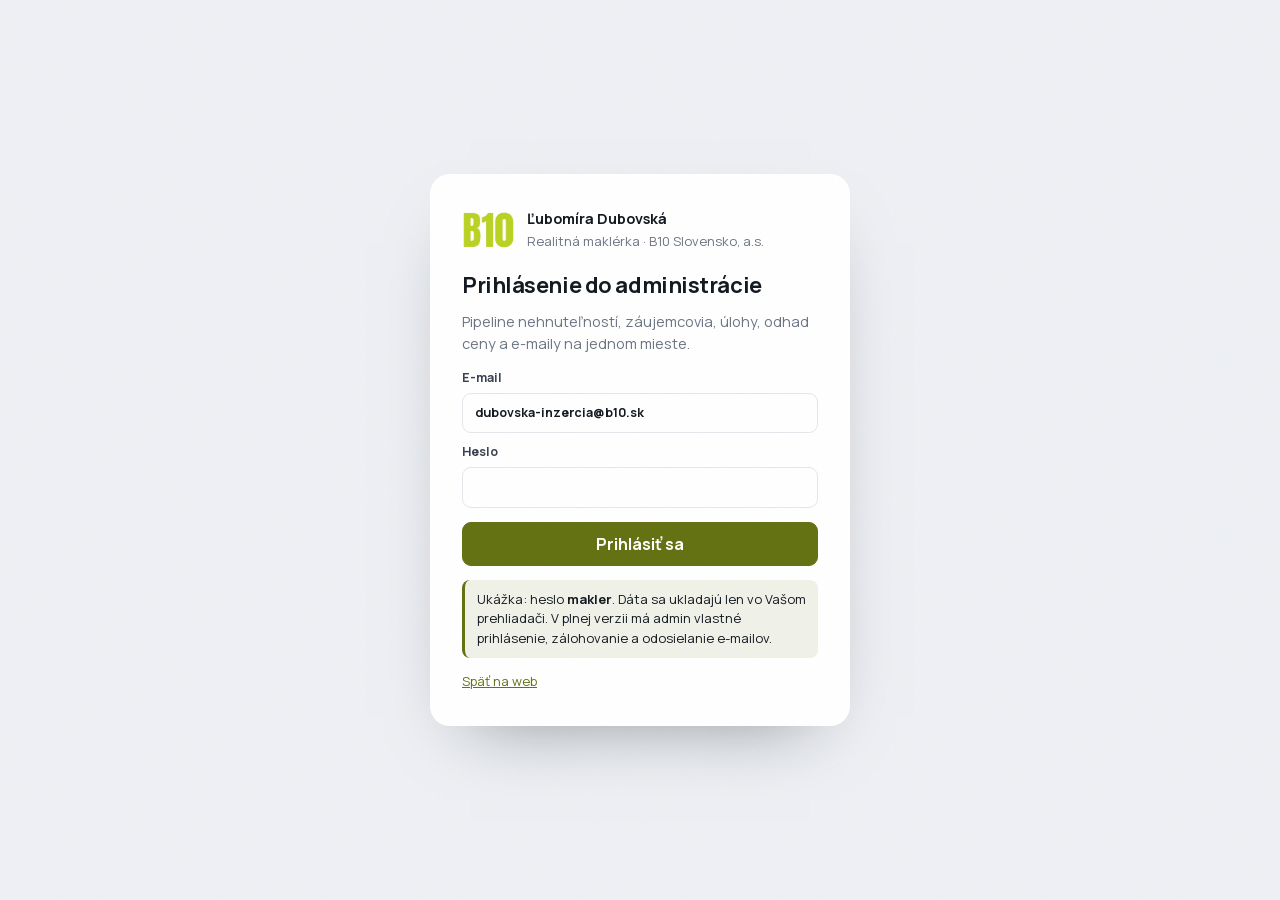
==== commit a7b4c5c5: "deploy" ====
--- a/lubomira-dubovska/admin/index.html
+++ b/lubomira-dubovska/admin/index.html
@@ -31,7 +31,7 @@
 .side a.nav svg{width:18px;height:18px;stroke:currentColor;fill:none;stroke-width:1.8;stroke-linecap:round;stroke-linejoin:round}
 .side a.nav.on{background:color-mix(in srgb,var(--a) 12%,#fff);color:var(--a)}
 .side__dole{margin-top:auto;display:grid;gap:8px;font-size:12.5px;color:var(--muted)}
-.side__osoba{display:flex;align-items:center;gap:10px;padding:8px}.side__osoba img{width:36px;height:36px;border-radius:50%;object-fit:cover;object-position:top}
+.side__osoba{display:flex;align-items:center;gap:10px;padding:8px}.side__osoba img{width:36px;height:36px;border-radius:50%;object-fit:cover;object-position:top}.side__inic{width:36px;height:36px;border-radius:50%;display:grid;place-items:center;background:var(--accent);color:#fff;font-weight:800;font-size:13px;flex:0 0 auto}
 .main{padding:22px clamp(16px,3vw,36px) 60px}
 .hlava{display:flex;align-items:flex-end;justify-content:space-between;gap:16px;flex-wrap:wrap;margin-bottom:20px}
 .hlava h1{font-size:24px;margin:0}.hlava p{margin:4px 0 0;color:var(--muted)}
@@ -77,7 +77,7 @@
   .side__brand{border:0;padding:6px 8px;margin:0;flex:1 1 100%}.side a.nav{padding:8px 10px;font-size:13px}.side__dole{display:none}.kanban{grid-auto-columns:minmax(220px,260px)}}
 </style>
 </head><body>
-<script id="mk-data" type="application/json">{"slug": "lubomira-dubovska", "jmeno": "Ľubomíra Dubovská", "role": "Realitná maklérka", "email": "dubovska-inzercia@b10.sk", "telefon": "+421949833900", "wa": "", "kancelar": "B10 Slovensko, a.s.", "logo": "../assets/logo.png", "foto": "../assets/osoba.webp", "accent": "#657214", "nemovitosti": [{"id": "1017934", "slug": "pozemok-na-predaj-krasnany-1017934", "titul": "Pozemok na predaj Krasňany", "typ": "pozemek", "tr": "prodej", "cena": 47000, "plocha": 381.0, "dispozice": null, "obec": "Krasňany", "okres": "Žilina", "kraj": "Žilinský kraj", "foto": "../assets/n/1017934/03_m.webp", "foto_velka": "../assets/n/1017934/03.webp", "portal": "https://www.zoznamrealit.sk/pozemok-na-predaj-krasnany-1017934", "vlozeno": "2026-09-28"}, {"id": "1058801", "slug": "slnecna-zahrada-v-obci-radola-na-predaj-1058801", "titul": "Slnečná záhrada v obci Radoľa na predaj", "typ": "pozemek", "tr": "prodej", "cena": 32000, "plocha": 800.0, "dispozice": null, "obec": "Radoľa", "okres": "Kysucké Nové Mesto", "kraj": "Žilinský kraj", "foto": "../assets/n/1058801/00_m.webp", "foto_velka": "../assets/n/1058801/00.webp", "portal": "https://www.zoznamrealit.sk/slnecna-zahrada-v-obci-radola-na-predaj-1058801", "vlozeno": "2026-10-09"}]}</script>
+<script id="mk-data" type="application/json">{"slug": "lubomira-dubovska", "jmeno": "Ľubomíra Dubovská", "role": "Realitná maklérka", "email": "dubovska-inzercia@b10.sk", "telefon": "+421949833900", "wa": "", "kancelar": "B10 Slovensko, a.s.", "logo": "../assets/logo.png", "foto": "", "accent": "#657214", "nemovitosti": [{"id": "1017934", "slug": "pozemok-na-predaj-krasnany-1017934", "titul": "Pozemok na predaj Krasňany", "typ": "pozemek", "tr": "prodej", "cena": 47000, "plocha": 381.0, "dispozice": null, "obec": "Krasňany", "okres": "Žilina", "kraj": "Žilinský kraj", "foto": "", "foto_velka": null, "portal": "https://www.zoznamrealit.sk/pozemok-na-predaj-krasnany-1017934", "vlozeno": "2026-09-28"}, {"id": "1058801", "slug": "slnecna-zahrada-v-obci-radola-na-predaj-1058801", "titul": "Slnečná záhrada v obci Radoľa na predaj", "typ": "pozemek", "tr": "prodej", "cena": 32000, "plocha": 800.0, "dispozice": null, "obec": "Radoľa", "okres": "Kysucké Nové Mesto", "kraj": "Žilinský kraj", "foto": "../assets/n/1058801/00_m.webp", "foto_velka": "../assets/n/1058801/00.webp", "portal": "https://www.zoznamrealit.sk/slnecna-zahrada-v-obci-radola-na-predaj-1058801", "vlozeno": "2026-10-09"}]}</script>
 
 <div id="login" class="login"><div class="login__box">
   <div class="login__logo"><img src="../assets/logo.png" alt="B10 Slovensko, a.s."><div><b>Ľubomíra Dubovská</b><span>Realitná maklérka · B10 Slovensko, a.s.</span></div></div>
@@ -97,7 +97,7 @@
 <aside class="side">
   <div class="side__brand"><img src="../assets/logo.png" alt="B10 Slovensko, a.s."><div><b>Ľubomíra Dubovská</b><span>Realitná maklérka</span></div></div>
   <a class="nav" href="#prehled"><svg viewBox="0 0 24 24" aria-hidden="true"><rect x="3" y="3" width="8" height="8" rx="1"/><rect x="13" y="3" width="8" height="8" rx="1"/><rect x="3" y="13" width="8" height="8" rx="1"/><rect x="13" y="13" width="8" height="8" rx="1"/></svg>Prehľad</a><a class="nav" href="#pipeline"><svg viewBox="0 0 24 24" aria-hidden="true"><rect x="3" y="4" width="5" height="16" rx="1"/><rect x="10" y="4" width="5" height="10" rx="1"/><rect x="17" y="4" width="5" height="13" rx="1"/></svg>Pipeline</a><a class="nav" href="#zajemci"><svg viewBox="0 0 24 24" aria-hidden="true"><circle cx="9" cy="8" r="4"/><path d="M2 21c0-4 3-7 7-7s7 3 7 7"/><path d="M17 4a4 4 0 0 1 0 8M22 21c0-3-1.5-5.5-4-6.5"/></svg>Záujemcovia</a><a class="nav" href="#ukoly"><svg viewBox="0 0 24 24" aria-hidden="true"><path d="M9 6h11M9 12h11M9 18h11"/><path d="m3 6 1.5 1.5L7 5M3 12l1.5 1.5L7 11M3 18l1.5 1.5L7 17"/></svg>Úlohy</a><a class="nav" href="#odhad"><svg viewBox="0 0 24 24" aria-hidden="true"><path d="M4 19h16M6 15l4-5 4 3 4-6"/></svg>Odhad ceny</a><a class="nav" href="#emaily"><svg viewBox="0 0 24 24" aria-hidden="true"><rect x="3" y="5" width="18" height="14" rx="2"/><path d="m3 7 9 6 9-6"/></svg>E-maily</a><a class="nav" href="#nastaveni"><svg viewBox="0 0 24 24" aria-hidden="true"><circle cx="12" cy="12" r="3"/><path d="M19.4 15a1.7 1.7 0 0 0 .3 1.8l.1.1a2 2 0 1 1-2.8 2.8l-.1-.1a1.7 1.7 0 0 0-1.8-.3 1.7 1.7 0 0 0-1 1.5V21a2 2 0 1 1-4 0v-.1a1.7 1.7 0 0 0-1.1-1.5 1.7 1.7 0 0 0-1.8.3l-.1.1a2 2 0 1 1-2.8-2.8l.1-.1a1.7 1.7 0 0 0 .3-1.8 1.7 1.7 0 0 0-1.5-1H3a2 2 0 1 1 0-4h.1a1.7 1.7 0 0 0 1.5-1.1 1.7 1.7 0 0 0-.3-1.8l-.1-.1a2 2 0 1 1 2.8-2.8l.1.1a1.7 1.7 0 0 0 1.8.3H9a1.7 1.7 0 0 0 1-1.5V3a2 2 0 1 1 4 0v.1a1.7 1.7 0 0 0 1 1.5 1.7 1.7 0 0 0 1.8-.3l.1-.1a2 2 0 1 1 2.8 2.8l-.1.1a1.7 1.7 0 0 0-.3 1.8V9a1.7 1.7 0 0 0 1.5 1H21a2 2 0 1 1 0 4h-.1a1.7 1.7 0 0 0-1.5 1z"/></svg>Nastavenia</a>
-  <div class="side__dole"><div class="side__osoba"><img src="../assets/osoba.webp" alt=""><div><b>Ľubomíra Dubovská</b><br>dubovska-inzercia@b10.sk</div></div>
+  <div class="side__dole"><div class="side__osoba"><span class="side__inic">ĽD</span><div><b>Ľubomíra Dubovská</b><br>dubovska-inzercia@b10.sk</div></div>
     <a class="btn btn--s" href="../" target="_blank">Zobraziť web</a><button class="btn btn--s" id="odhlasit">Odhlásiť</button></div>
 </aside>
 <main class="main">
--- a/lubomira-dubovska/assets/style.css
+++ b/lubomira-dubovska/assets/style.css
@@ -0,0 +1 @@
+@font-face{font-family:Fraunces;src:url(fonts/Fraunces-latin-ext.woff2)format('woff2');font-weight:300 700;font-display:swap;unicode-range:U+0100-02BA,U+02BD-02C5,U+02C7-02CC,U+02CE-02D7,U+02DD-02FF,U+0304,U+0308,U+0329,U+1D00-1DBF,U+1E00-1E9F,U+1EF2-1EFF,U+2020,U+20A0-20AB,U+20AD-20C0,U+2113,U+2C60-2C7F,U+A720-A7FF}@font-face{font-family:Fraunces;src:url(fonts/Fraunces-latin.woff2)format('woff2');font-weight:300 700;font-display:swap}@font-face{font-family:Manrope;src:url(fonts/Manrope-latin-ext.woff2)format('woff2');font-weight:300 700;font-display:swap;unicode-range:U+0100-02BA,U+02BD-02C5,U+02C7-02CC,U+02CE-02D7,U+02DD-02FF,U+0304,U+0308,U+0329,U+1D00-1DBF,U+1E00-1E9F,U+1EF2-1EFF,U+2020,U+20A0-20AB,U+20AD-20C0,U+2113,U+2C60-2C7F,U+A720-A7FF}@font-face{font-family:Manrope;src:url(fonts/Manrope-latin.woff2)format('woff2');font-weight:300 700;font-display:swap}:root{--paper:#f6f3ed;--paper-deep:#efeae1;--ink:#17150f;--ink-soft:#3a362c;--muted:#6d675b;--line:#e0dad0;--accent:#8a6a3b;--accent-deep:#6d5330;--wa:#25d366;--wa-ink:#08301a;--display:Fraunces,Georgia,'Times New Roman',serif;--body:Manrope,-apple-system,BlinkMacSystemFont,'Segoe UI',sans-serif;--s1:8px;--s2:16px;--s3:24px;--s4:32px;--s5:48px;--s6:64px;--s7:96px;--s8:128px;--shell:min(1200px,92vw)}*,*::before,*::after{box-sizing:border-box}html{scroll-behavior:smooth}@media(prefers-reduced-motion:reduce){html{scroll-behavior:auto}*,*::before,*::after{animation-duration:.01ms!important;transition-duration:.01ms!important}}body{margin:0;background:var(--paper);color:var(--ink);font-family:var(--body);font-size:17px;line-height:1.65;font-weight:400;-webkit-font-smoothing:antialiased;text-rendering:optimizeLegibility;overflow-x:hidden}img{max-width:100%;display:block}a{color:inherit}h1,h2,h3{font-family:var(--display);font-weight:500;line-height:1.08;letter-spacing:-.015em;margin:0;font-optical-sizing:auto}body::after{content:"";position:fixed;inset:0;pointer-events:none;z-index:9;opacity:.5;mix-blend-mode:multiply;background-image:url("data:image/svg+xml,%3Csvg xmlns='http://www.w3.org/2000/svg' width='180' height='180'%3E%3Cfilter id='n'%3E%3CfeTurbulence type='fractalNoise' baseFrequency='.85' numOctaves='3'/%3E%3C/filter%3E%3Crect width='180' height='180' filter='url(%23n)' opacity='.055'/%3E%3C/svg%3E")}.shell{width:var(--shell);margin-inline:auto}.eyebrow{font-size:12px;letter-spacing:.22em;text-transform:uppercase;font-weight:600;color:var(--accent)}.hero{position:relative;min-height:100svh;display:flex;align-items:flex-end;padding:var(--s6) 0 var(--s6);isolation:isolate;overflow:hidden}.hero__media{position:absolute;inset:0;z-index:-2}.hero__media img{width:100%;height:100%;object-fit:cover;animation:heroZoom 18s ease-out both}@keyframes heroZoom{from{transform:scale(1.08)}to{transform:scale(1)}}@media(prefers-reduced-motion:reduce){.hero__media img{animation:none}}.hero::before{content:"";position:absolute;inset:0;z-index:-1;background:linear-gradient(180deg,rgba(12,10,7,.5)0%,rgba(12,10,7,.1)26%,rgba(12,10,7,.55)58%,rgba(12,10,7,.9)100%)}@media(max-width:700px){.hero::before{background:linear-gradient(180deg,rgba(12,10,7,.5)0%,rgba(12,10,7,.18)20%,rgba(12,10,7,.72)52%,rgba(12,10,7,.94)100%)}}.hero__in{position:relative;color:#fdfbf7}.hero__in>*{animation:rise .9s cubic-bezier(.2,.7,.2,1) both}.hero__in>:nth-child(1){animation-delay:.05s}.hero__in>:nth-child(2){animation-delay:.16s}.hero__in>:nth-child(3){animation-delay:.27s}.hero__in>:nth-child(4){animation-delay:.38s}@keyframes rise{from{opacity:0;transform:translateY(26px)}to{opacity:1;transform:none}}.hero .eyebrow{color:#e8cf9f}.hero h1{font-size:clamp(2.6rem,7.2vw,6rem);margin:var(--s2) 0 var(--s3);max-width:15ch;text-wrap:balance;text-shadow:0 2px 40px rgba(0,0,0,.35)}.hero__price{font-family:var(--display);font-size:clamp(1.5rem,3.4vw,2.4rem);font-weight:400;font-variant-numeric:tabular-nums;display:block;margin-bottom:var(--s4)}.hero__facts{display:flex;flex-wrap:wrap;gap:var(--s1) var(--s4);list-style:none;padding:0;margin:0;border-top:1px solid rgba(253,251,247,.28);padding-top:var(--s3)}.hero__facts li{font-size:15px}.hero__facts b{display:block;font-weight:600;font-size:19px;font-variant-numeric:tabular-nums}.hero__facts span{color:rgba(253,251,247,.66);font-size:12px;letter-spacing:.14em;text-transform:uppercase}.bar{position:fixed;inset:0 0 auto;z-index:20;transform:translateY(-100%);transition:transform .45s cubic-bezier(.2,.7,.2,1);background:rgba(246,243,237,.88);backdrop-filter:blur(14px) saturate(1.3);border-bottom:1px solid var(--line)}.bar.on{transform:none}.bar__in .btn{padding:10px 20px;font-size:15px}.bar__in{display:flex;align-items:center;gap:var(--s3);padding:12px 0;width:var(--shell);margin-inline:auto}.bar__t{font-family:var(--display);font-size:17px;flex:1;min-width:0;white-space:nowrap;overflow:hidden;text-overflow:ellipsis}.bar__p{font-variant-numeric:tabular-nums;font-weight:600;white-space:nowrap}@media(max-width:700px){.bar__p{display:none}}.bar__soc{display:flex;align-items:center;justify-content:center;width:34px;height:34px;border-radius:50%;border:1px solid var(--line);color:var(--ink-soft);flex:0 0 auto;transition:border-color .2s,color .2s}.bar__soc svg{width:18px;height:18px}.bar__soc:hover{border-color:var(--ink);color:var(--ink)}@media(max-width:520px){.bar__soc{display:none}}section{padding:clamp(var(--s5),5vw,var(--s6)) 0;scroll-margin-top:76px}.sec-h{display:flex;align-items:baseline;gap:var(--s3);margin-bottom:var(--s4);padding-bottom:var(--s2);border-bottom:1px solid var(--line)}.sec-h h2{font-size:clamp(1.6rem,3.2vw,2.5rem);flex:1}.facts{display:grid;grid-template-columns:repeat(auto-fit,minmax(190px,1fr));border-top:1px solid var(--line);border-left:1px solid var(--line)}.facts div{padding:var(--s4) var(--s3);border-right:1px solid var(--line);border-bottom:1px solid var(--line)}.facts dt{font-size:11px;letter-spacing:.18em;text-transform:uppercase;color:var(--muted);margin-bottom:6px}.facts dd{margin:0;font-family:var(--display);font-size:1.7rem;line-height:1.15;font-variant-numeric:tabular-nums}.prose{max-width:64ch;font-size:19px;line-height:1.78;color:var(--ink-soft)}.prose p{margin:0 0 1.15em}.prose p:first-of-type::first-letter{font-family:var(--display);float:left;font-size:4.2em;line-height:.82;padding:.06em .1em 0 0;color:var(--accent)}.gal{display:grid;grid-template-columns:repeat(3,1fr);gap:var(--s2)}.gal button{padding:0;border:0;background:none;cursor:zoom-in;overflow:hidden;position:relative;aspect-ratio:4/3;display:block}.gal button:first-child{grid-column:span 2;grid-row:span 2;aspect-ratio:auto}@media(max-width:900px){.gal{grid-template-columns:repeat(2,1fr)}}@media(max-width:560px){.gal{grid-template-columns:1fr}.gal button:first-child{grid-column:auto;grid-row:auto;aspect-ratio:4/3}}.gal img{width:100%;height:100%;object-fit:cover;transition:transform .7s cubic-bezier(.2,.7,.2,1),filter .5s}.gal button:hover img,.gal button:focus-visible img{transform:scale(1.045)}.gal button:focus-visible{outline:2px solid var(--accent);outline-offset:3px}.lb{position:fixed;inset:0;z-index:40;background:rgba(10,9,6,.94);border:0;padding:0;display:none;place-items:center}.lb[open]{display:grid}.lb img{max-width:94vw;max-height:88svh;object-fit:contain}.lb__x{position:absolute;top:18px;right:20px;background:none;border:0;color:#fdfbf7;font-size:34px;line-height:1;cursor:pointer;padding:8px}.lb__nav{position:absolute;top:50%;transform:translateY(-50%);background:none;border:0;color:#fdfbf7;font-size:44px;cursor:pointer;padding:16px;opacity:.75}.lb__nav:hover{opacity:1}.lb__prev{left:4px}.lb__next{right:4px}.lb__c{position:absolute;bottom:20px;left:0;right:0;text-align:center;color:rgba(253,251,247,.7);font-size:13px;font-variant-numeric:tabular-nums}.params{columns:2;column-gap:var(--s6)}@media(max-width:760px){.params{columns:1}}.params div{break-inside:avoid;display:flex;justify-content:space-between;gap:var(--s3);padding:13px 0;border-bottom:1px solid var(--line);font-size:15px}.params dt{color:var(--muted)}.params dd{margin:0;text-align:right;font-weight:600}.contact{background:var(--ink);color:var(--paper);padding:var(--s7) 0 var(--s6)}.contact h2{color:var(--paper)}.contact .sec-h{border-color:rgba(246,243,237,.2)}.agent{display:grid;grid-template-columns:180px 1fr;gap:var(--s5);align-items:start}@media(max-width:700px){.agent{grid-template-columns:1fr;gap:var(--s4)}}.agent__photo{width:180px;height:180px;border-radius:50%;object-fit:cover;object-position:50% 0;filter:grayscale(.25)}.agent__photo--obdelnik{width:180px;height:240px;border-radius:14px;object-position:50% 0}.agent__name{font-family:var(--display);font-size:clamp(1.8rem,4vw,2.6rem);margin:0 0 var(--s1)}.agent__role{color:rgba(246,243,237,.62);margin:0 0 var(--s4)}.agent__lines{list-style:none;padding:0;margin:0 0 var(--s5);display:flex;flex-direction:column;gap:10px}.agent__lines a{color:var(--paper);text-decoration:none;border-bottom:1px solid rgba(246,243,237,.28);padding-bottom:2px;transition:border-color .25s}.agent__lines a:hover{border-color:var(--paper)}.cta{display:flex;flex-wrap:wrap;gap:var(--s2)}.btn{display:inline-flex;align-items:center;gap:10px;padding:15px 26px;border-radius:999px;text-decoration:none;font-weight:600;font-size:16px;transition:transform .25s cubic-bezier(.2,.7,.2,1),box-shadow .25s}.btn:hover{transform:translateY(-2px)}.btn--wa{background:var(--wa);color:var(--wa-ink);box-shadow:0 10px 30px -12px rgba(37,211,102,.75)}.btn--wa:hover{box-shadow:0 16px 38px -12px rgba(37,211,102,.9)}.btn--ghost{border:1px solid rgba(246,243,237,.35);color:var(--paper)}.btn--ghost:hover{border-color:var(--paper)}.btn svg{width:20px;height:20px;fill:currentColor;flex:none}.agency{display:flex;align-items:center;gap:var(--s3);margin-top:var(--s6);padding-top:var(--s4);border-top:1px solid rgba(246,243,237,.2)}.agency img{height:46px;width:auto;background:#fff;padding:7px 11px;border-radius:6px}.agency b{display:block;font-weight:600}.agency span{color:rgba(246,243,237,.58);font-size:14px}footer{background:var(--ink);color:rgba(246,243,237,.45);font-size:13px;padding:0 0 var(--s5)}footer a{color:rgba(246,243,237,.62)}footer .shell{border-top:1px solid rgba(246,243,237,.14);padding-top:var(--s4)}.rv{opacity:0;transform:translateY(28px);transition:opacity .8s cubic-bezier(.2,.7,.2,1),transform .8s cubic-bezier(.2,.7,.2,1)}.rv.in{opacity:1;transform:none}@media(prefers-reduced-motion:reduce){.rv{opacity:1;transform:none}}.hero--portrait .hero__media{display:grid;place-items:center}.hero--portrait .hero__media img{width:100%;height:100%;object-fit:cover;filter:blur(38px) saturate(1.15) brightness(.62);transform:scale(1.12);animation:none}.hero--portrait .hero__plate{position:absolute;inset:0;z-index:-1;display:grid;place-items:center end;padding:clamp(24px,6vh,72px) 6vw clamp(24px,6vh,72px) 0}.hero--portrait .hero__in{padding-right:46%}.hero--portrait .hero__plate img{width:auto;height:100%;max-width:44vw;object-fit:contain;border-radius:4px;box-shadow:0 40px 90px -30px rgba(0,0,0,.7);filter:none;transform:none;animation:heroRise 1.1s cubic-bezier(.2,.7,.2,1) both}@keyframes heroRise{from{opacity:0;transform:translateY(20px) scale(.985)}to{opacity:1;transform:none}}@media(prefers-reduced-motion:reduce){.hero--portrait .hero__plate img{animation:none}}@media(max-width:960px){.hero--portrait .hero__plate{place-items:start center;padding:6vh 5vw 0}.hero--portrait .hero__plate img{max-width:78vw;height:auto;max-height:44vh}.hero--portrait .hero__in{padding-right:0}.hero--portrait{align-items:flex-end;min-height:100svh}}.counter{font-variant-numeric:tabular-nums;color:var(--muted);font-size:14px}.counter b{color:var(--ink);font-weight:600}.show{position:relative;background:var(--paper-deep);overflow:hidden;border:1px solid var(--line)}.show__stage{position:relative;aspect-ratio:16/10}@media(max-width:640px){.show__stage{aspect-ratio:4/3}}.slide{margin:0;position:absolute;inset:0;opacity:0;visibility:hidden;transition:opacity .55s cubic-bezier(.2,.7,.2,1)}.slide.is-on{opacity:1;visibility:visible}.slide img{width:100%;height:100%;object-fit:cover}.show__nav{position:absolute;top:50%;transform:translateY(-50%);z-index:2;width:52px;height:52px;border:0;border-radius:50%;cursor:pointer;background:rgba(246,243,237,.9);color:var(--ink);font-size:30px;line-height:1;display:grid;place-items:center;transition:background .25s,transform .25s;box-shadow:0 6px 20px -8px rgba(0,0,0,.4)}.show__nav:hover{background:var(--paper);transform:translateY(-50%) scale(1.06)}.show__nav:focus-visible{outline:2px solid var(--accent);outline-offset:3px}.show__prev{left:14px}.show__next{right:14px}@media(max-width:560px){.show__nav{width:42px;height:42px;font-size:24px}.show__prev{left:8px}.show__next{right:8px}}.thumbs{display:flex;gap:8px;margin-top:8px;overflow-x:auto;padding-bottom:6px;scrollbar-width:thin}.thumbs::-webkit-scrollbar{height:6px}.thumbs::-webkit-scrollbar-thumb{background:var(--line);border-radius:99px}.thumb{flex:0 0 96px;height:66px;padding:0;border:0;background:none;cursor:pointer;overflow:hidden;opacity:.5;transition:opacity .3s,outline-color .2s;outline:2px solid transparent;outline-offset:-2px}.thumb img{width:100%;height:100%;object-fit:cover}.thumb.is-on{opacity:1;outline-color:var(--accent)}.thumb:hover{opacity:.85}.thumb:focus-visible{outline-color:var(--accent);opacity:1}.map{position:relative;aspect-ratio:16/9;border:1px solid var(--line);background:var(--paper-deep);overflow:hidden}@media(max-width:640px){.map{aspect-ratio:4/3}}.map iframe{width:100%;height:100%;border:0;display:block}.map__ask{position:absolute;inset:0;display:grid;place-content:center;text-align:center;padding:var(--s4);gap:6px;background-image:linear-gradient(var(--line) 1px,transparent 1px),linear-gradient(90deg,var(--line) 1px,transparent 1px);background-size:44px 44px;background-position:center}.map__place{font-family:var(--display);font-size:clamp(1.2rem,2.6vw,1.8rem);margin:0}.map__note{color:var(--muted);font-size:14px;margin:0 0 var(--s2)}.map__gdpr{color:var(--muted);font-size:12px;max-width:42ch;margin:var(--s2) auto 0;line-height:1.5}.btn--dark{background:var(--ink);color:var(--paper);justify-self:center}.btn--dark:hover{background:#000}.map__tiles{position:absolute;top:50%;left:50%;display:grid;line-height:0}.map__tiles img{width:256px;height:256px;opacity:0;transition:opacity .4s ease}.map__tiles img.is-on{opacity:1}.map.is-on{background:#e8e2d6}.map__pin{position:absolute;top:50%;left:50%;width:30px;height:40px;transform:translate(-50%,-100%);pointer-events:none;filter:drop-shadow(0 6px 10px rgba(0,0,0,.35));animation:pinDrop .55s cubic-bezier(.2,.9,.3,1.2) both}.map__pin svg{width:100%;height:100%;fill:var(--accent)}.map__pin svg circle{fill:var(--paper)}@keyframes pinDrop{from{opacity:0;transform:translate(-50%,-150%)}to{opacity:1;transform:translate(-50%,-100%)}}@media(prefers-reduced-motion:reduce){.map__pin{animation:none}}.map__out{position:absolute;right:12px;bottom:12px;z-index:2;background:rgba(246,243,237,.94);color:var(--ink);text-decoration:none;padding:8px 14px;border-radius:999px;font-size:13px;font-weight:600;box-shadow:0 4px 14px -6px rgba(0,0,0,.4)}.map__out:hover{background:var(--paper)}.map__credit{position:absolute;left:10px;bottom:8px;z-index:2;margin:0;font-size:11px;color:var(--ink);background:rgba(246,243,237,.82);padding:2px 8px;border-radius:4px}.map__credit a{color:inherit}.map--flat{aspect-ratio:auto;min-height:220px;display:grid;place-items:center}.hero__cta{display:flex;gap:12px;flex-wrap:wrap;margin-top:var(--s4)}.btn--clear{border:1px solid rgba(253,251,247,.5);color:#fdfbf7;backdrop-filter:blur(6px);background:rgba(253,251,247,.08)}.btn--clear:hover{border-color:#fdfbf7;background:rgba(253,251,247,.16)}.highlights{list-style:none;padding:0;margin:0 0 var(--s4);display:flex;flex-wrap:wrap;gap:10px}.highlights li{display:flex;align-items:center;gap:9px;padding:10px 16px 10px 12px;border:1px solid var(--line);border-radius:999px;background:var(--card,#fff);font-size:15px;font-weight:600}.highlights svg{width:20px;height:20px;color:var(--accent);flex:none}.money{display:flex;flex-wrap:wrap;gap:1px;margin-top:var(--s4);background:var(--line);border:1px solid var(--line)}.money div{flex:1 1 220px;background:var(--paper);padding:var(--s3) var(--s4)}.money b{display:block;font-family:var(--display);font-size:clamp(1.5rem,3vw,2.1rem);font-weight:500;font-variant-numeric:tabular-nums;line-height:1.1}.money span{color:var(--muted);font-size:13px;letter-spacing:.06em;text-transform:uppercase}.money__note{color:var(--muted);font-size:12.5px;margin:10px 0 0}.pitch{background:var(--paper-deep);text-align:center;border-block:1px solid var(--line)}.pitch__q{font-family:var(--display);font-size:clamp(1.6rem,3.4vw,2.4rem);margin:0 0 6px}.pitch__s{color:var(--muted);margin:0 0 var(--s4)}.pitch .cta{justify-content:center}.media-mrizka{display:grid;gap:var(--s4);grid-template-columns:repeat(auto-fit,minmax(min(320px,100%),1fr))}.media-karta{position:relative;border-radius:var(--r);overflow:hidden;border:1px solid var(--line);background:var(--paper-deep)}.media-karta video{display:block;width:100%;aspect-ratio:16/9;background:#000}.media-karta .media-popis{display:block;padding:var(--s3) var(--s4);font-weight:600}.dokumenty{list-style:none;margin:0;padding:0;display:grid;gap:var(--s3)}.dokumenty li a{display:flex;align-items:center;gap:var(--s3);padding:var(--s4);border:1px solid var(--line);border-radius:var(--r);color:inherit;text-decoration:none;font-weight:600;transition:border-color .2s,background .2s}.dokumenty li a::before{content:"↓";color:var(--muted)}.dokumenty li a:hover{border-color:var(--ink);background:var(--paper-deep)}.media-plocha{position:relative;display:block;width:100%;padding:0;border:0;aspect-ratio:16/9;cursor:pointer;background:var(--paper-deep);color:inherit;font:inherit;text-align:left;overflow:hidden}.media-plocha img{width:100%;height:100%;object-fit:cover;display:block;transition:transform .5s cubic-bezier(.22,1,.36,1)}.media-plocha:hover img,.media-plocha:focus-visible img{transform:scale(1.03)}.media-plocha::after{content:"";position:absolute;inset:0;background:linear-gradient(to top,rgba(12,14,18,.62),rgba(12,14,18,.12) 55%,transparent)}.media-plocha--mp{display:flex;flex-direction:column;align-items:flex-start;justify-content:flex-end;gap:4px;padding:var(--s4);background:linear-gradient(140deg,var(--ink),#1d2430)}.media-plocha--mp::after{content:none}.media-ikona{position:absolute;inset:0;margin:auto;width:64px;height:64px;display:grid;place-items:center;border-radius:50%;background:rgba(255,255,255,.94);color:var(--ink);font-size:22px;line-height:1;padding-left:4px;z-index:1;box-shadow:0 6px 20px rgba(12,14,18,.28);transition:transform .25s}.media-plocha:hover .media-ikona{transform:scale(1.07)}.media-plocha--mp .media-ikona{position:static;margin:0 0 auto;width:44px;height:44px;font-size:20px;padding:0;background:rgba(255,255,255,.14);color:#fff;box-shadow:none}.media-popis{position:absolute;left:var(--s4);bottom:var(--s4);z-index:1;color:#fff;font-weight:600;font-size:1.05rem;text-shadow:0 1px 10px rgba(0,0,0,.5)}.media-plocha--mp .media-popis{position:static;text-shadow:none}.media-sub{color:rgba(255,255,255,.78);font-size:.9rem}.media-karta iframe{display:block;width:100%;aspect-ratio:16/9;border:0}.media-pozn{color:var(--muted);font-size:.88rem;margin:var(--s3) 0 0}.show--cele .slide img{object-fit:contain;background:#0e1113}
